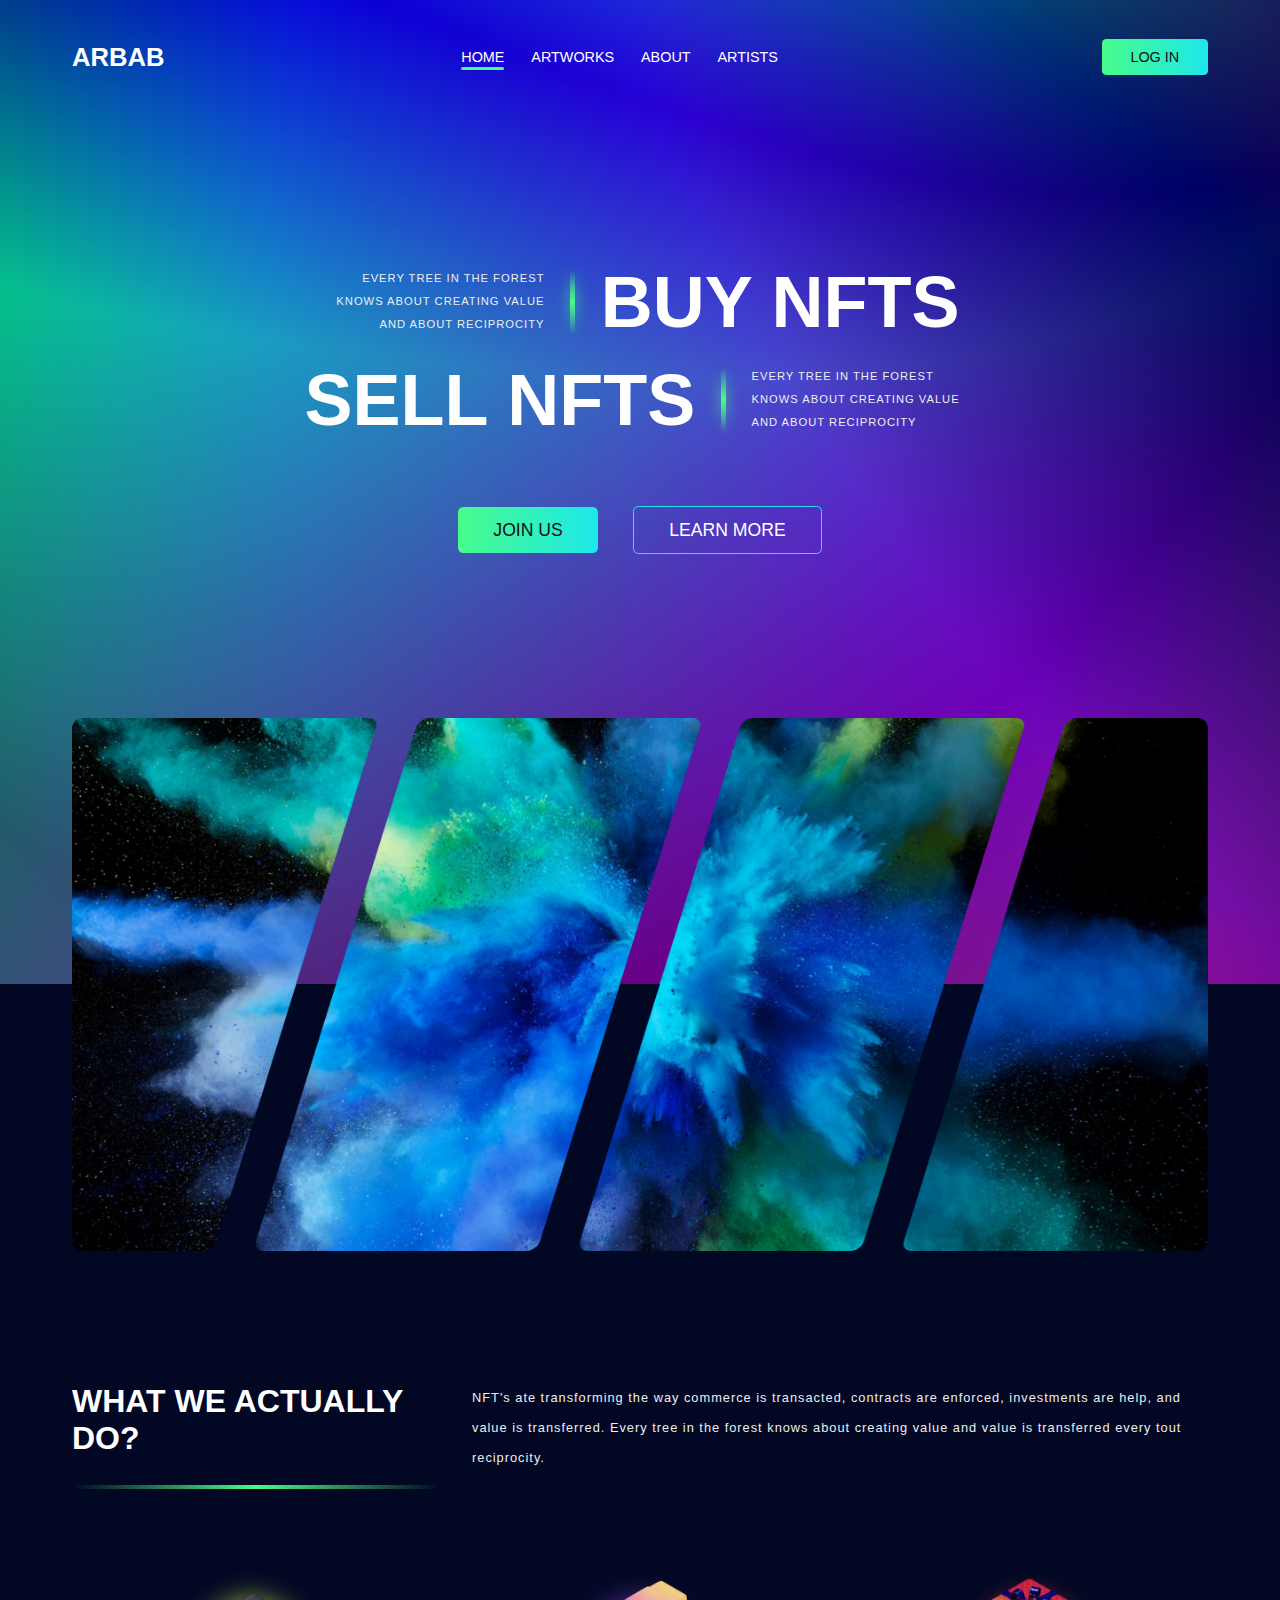
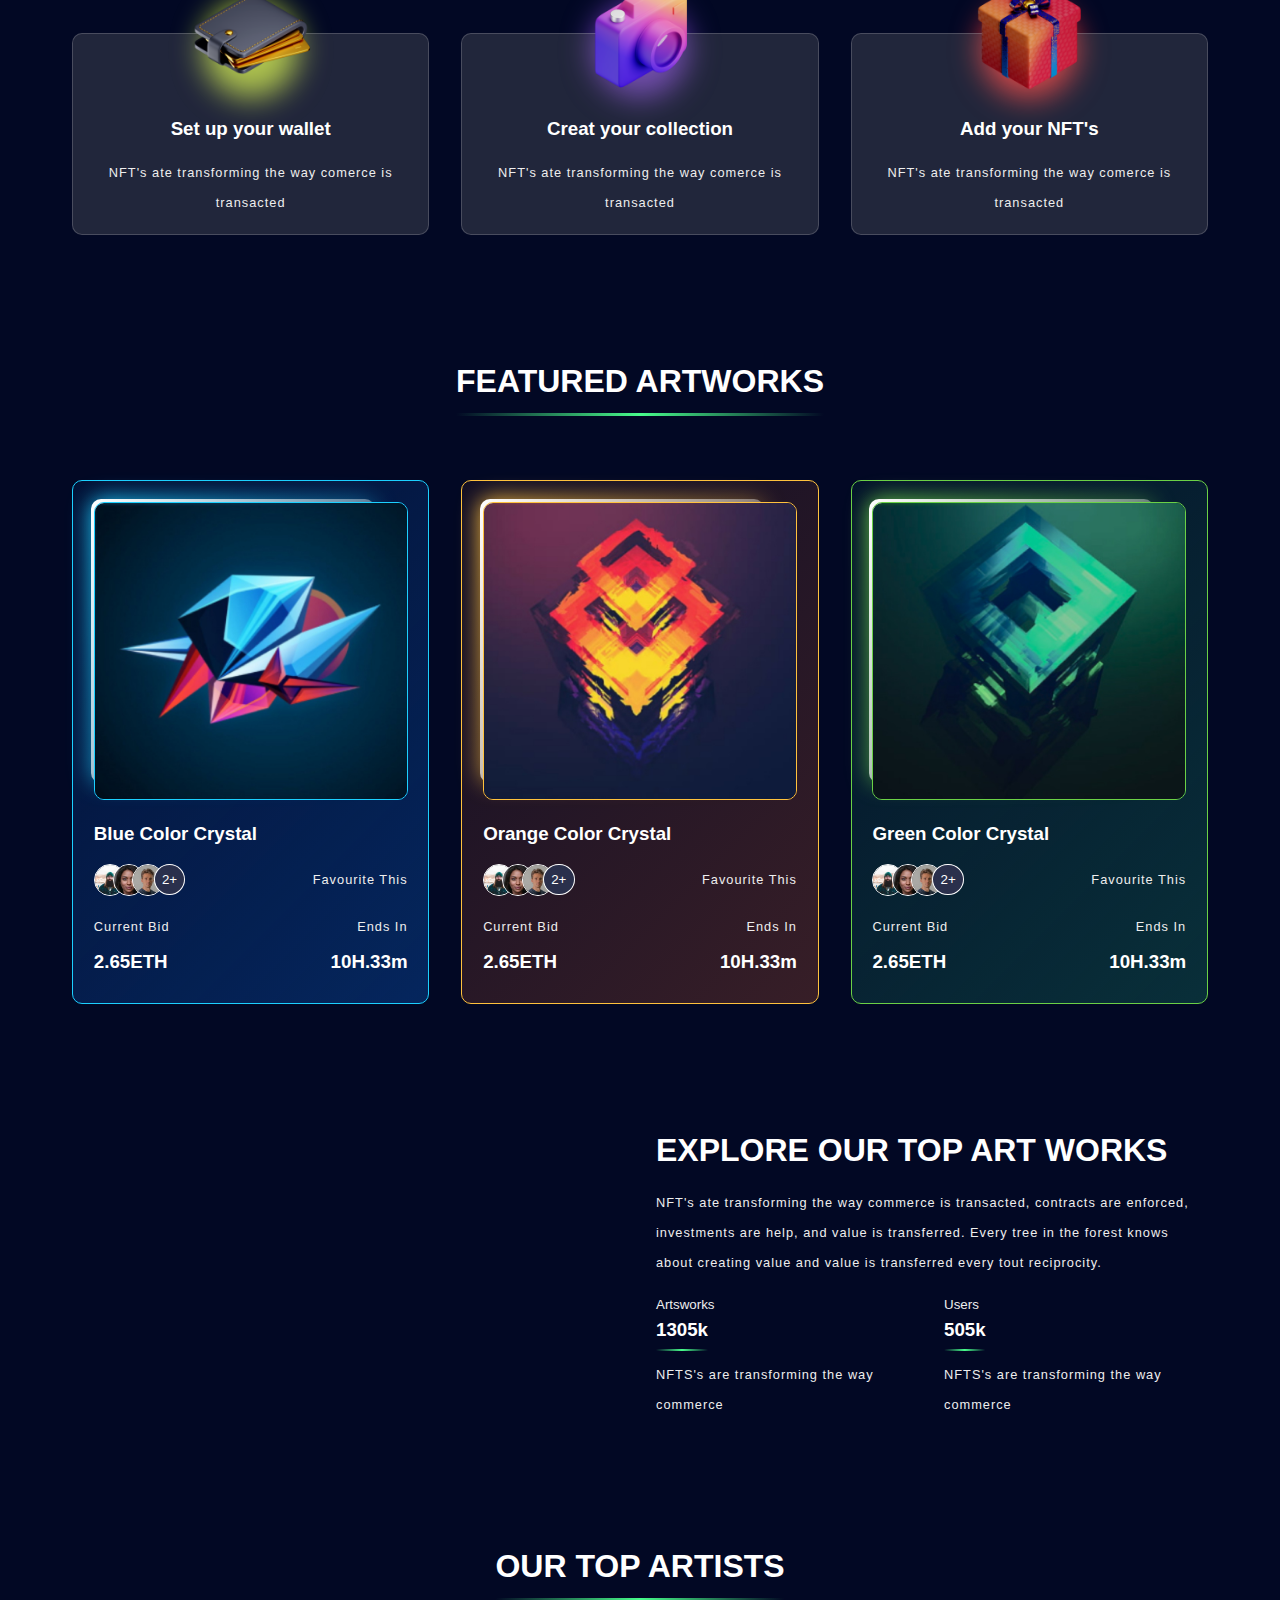
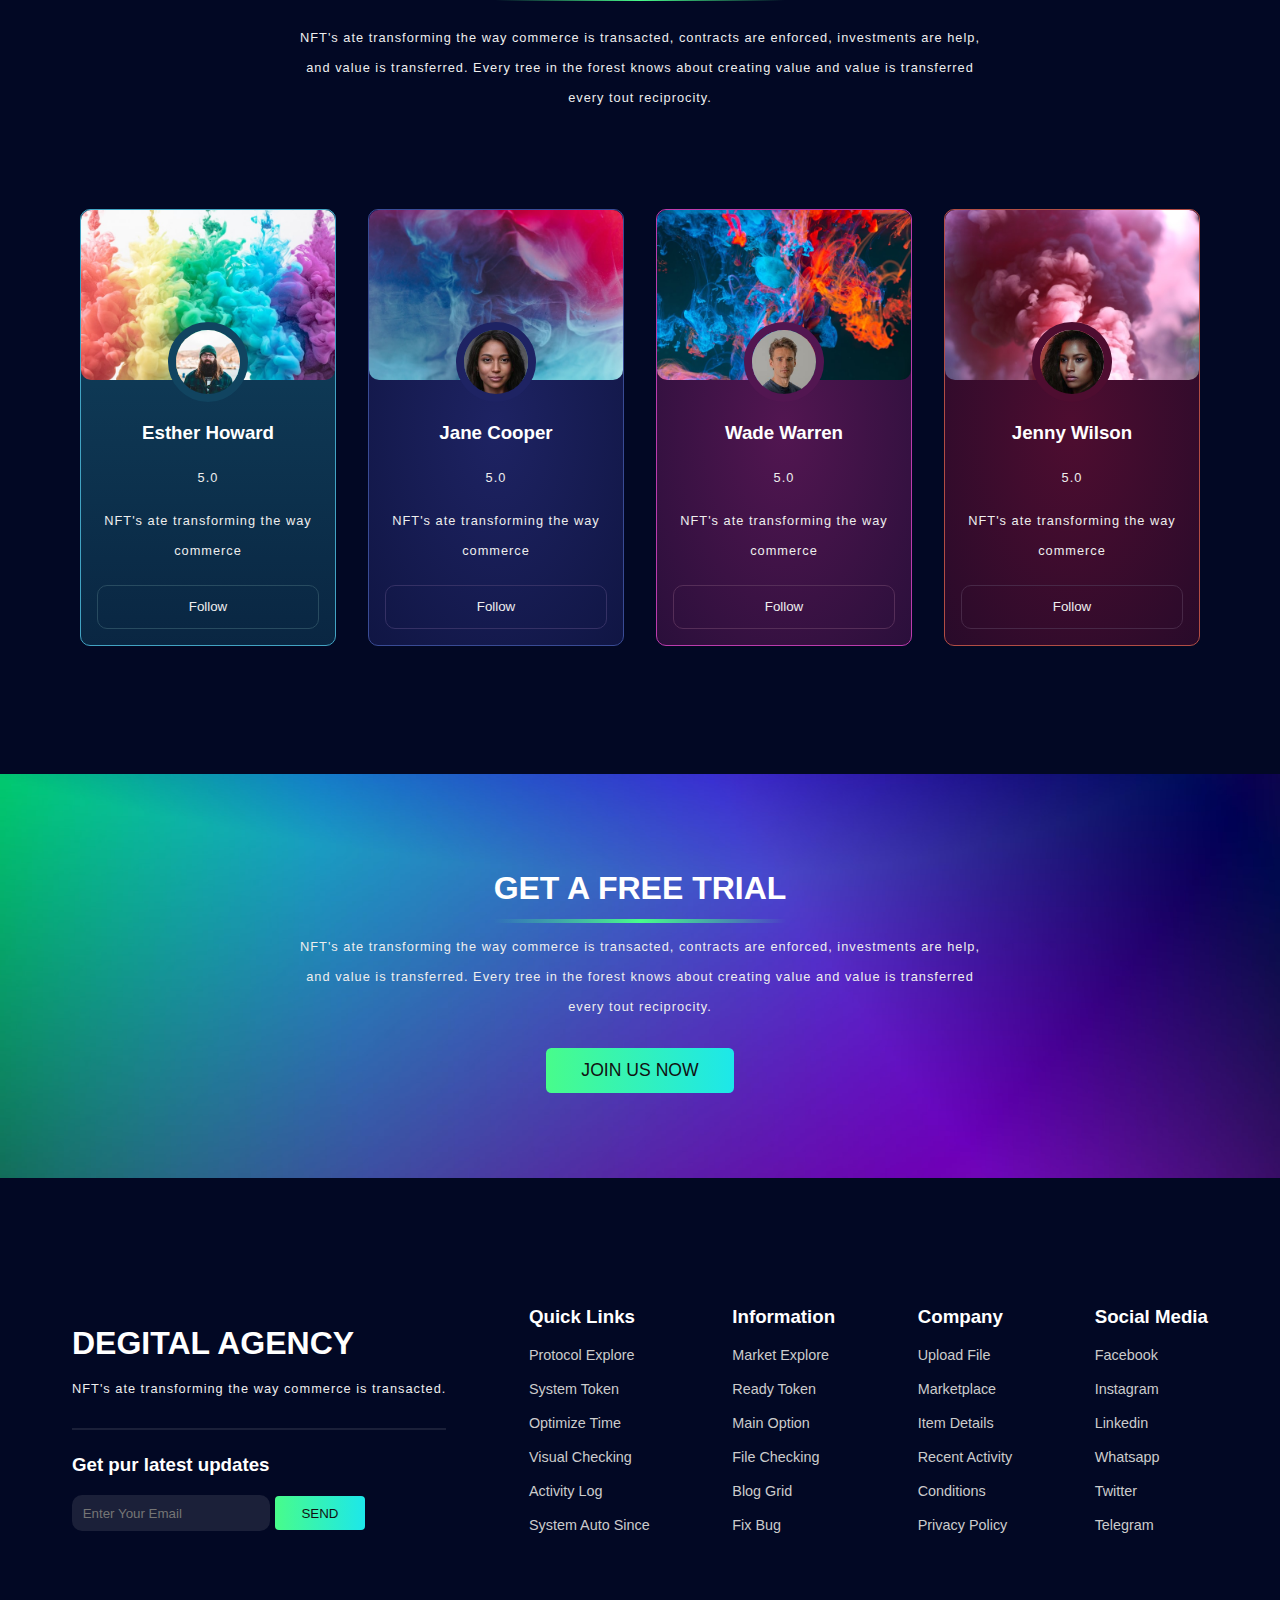
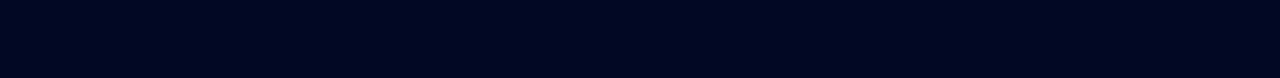
==== index.html @ cf0f03ef "first commit" ====
<!DOCTYPE html>
<html lang="en">

<head>
    <meta charset="UTF-8">
    <meta http-equiv="X-UA-Compatible" content="IE=edge">
    <meta name="viewport" content="width=device-width, initial-scale=1.0">
    <link rel="stylesheet" href="https://cdnjs.cloudflare.com/ajax/libs/font-awesome/6.4.0/css/all.min.css"
        integrity="sha512-iecdLmaskl7CVkqkXNQ/ZH/XLlvWZOJyj7Yy7tcenmpD1ypASozpmT/E0iPtmFIB46ZmdtAc9eNBvH0H/ZpiBw=="
        crossorigin="anonymous" referrerpolicy="no-referrer" />
    <link rel="stylesheet" href="./assets/css/style.css">
    <link rel="shortcut icon" href="./assets/imgs/favicon.ico" type="image/x-icon">
    <title>NFT's</title>
</head>

<body>



    <header>

        

        <!-- <div class="lds-dual-ring" id="preloader"></div>
        <div id="preloader"></div> -->


        <div class="container">

            <nav>
                <a href="./index.html " class="brand"> Arbab</a>
                <ul class="menu">
                    <li class="nav-active"><a href="">Home</a></li>
                    <li><a href="">Artworks</a></li>
                    <li><a href="">About</a></li>
                    <li><a href="">Artists</a></li>
                    <li><a href="" class="btn btn-primary">Log in</a></li>
                </ul><!--menu-->
                <a href="" class="btn btn-primary">Log in</a>


                <button class="menu-btn"> 
                    <div class="menu-container">
                        <div class="menu-icon">
                          <div class="line line-1"></div>
                          <div class="line line-2"></div>
                          <div class="line line-3"></div>
                        </div>
                      </div><!--menu-container--></button>
            </nav>

            <div class="header-body">
                <div class="">
                    <div class="">
                        <p>Every tree in the forest knows about
                            creating value and about reciprocity
                        </p>
                        <span class="bar"></span>
                        <h1>Buy NFTS</h1>
                    </div>
                    <div class="">
                        <h1>Sell NFTS</h1>
                        <span class="bar"></span>
                        <p>Every tree in the forest knows about
                            creating value and about reciprocity
                        </p>
                    </div>
                    <div class="btn-group">
                        <a href="" class="btn btn-primary">Join us</a>
                        <a href="" class="btn btn-secondary">Learn More</a>
                    </div><!--btn-group-->
                </div>
            </div><!--header-body-->
            <img src="./assets/imgs/grid1-top.png" class="grid-img" alt="">
        </div><!--container-->
    </header>

    <div class="container">
        <img src="./assets/imgs/grid1-bottom.png" class="grid-img" alt="">
        <section class="services">
            <div class="heading">
                <h2>What we actually do?</h2>
                <p>NFT's ate transforming the way commerce is transacted, contracts are enforced, investments are help,
                    and value
                    is transferred. Every tree in the forest knows about creating value and value is transferred every
                    tout reciprocity.
                </p>
            </div><!--heading-->
            <div class="cards">
                <div class="card">
                    <div class="light">

                    </div><!--light-->
                    <img src="./assets/imgs/wallet.png" alt="">
                    <h3>Set up your wallet</h3>
                    <p>NFT's ate transforming the way comerce is transacted</p>
                </div><!--card-->
                <div class="card">
                    <div class="light">

                    </div><!--light-->
                    <img src="./assets/imgs/camera.png" alt="">
                    <h3>Creat your collection</h3>
                    <p>NFT's ate transforming the way comerce is transacted</p>
                </div><!--card-->
                <div class="card">
                    <div class="light">

                    </div><!--light-->
                    <img src="./assets/imgs/gift.png" alt="">
                    <h3>Add your NFT's</h3>
                    <p>NFT's ate transforming the way comerce is transacted</p>
                </div><!--card-->
            </div><!--cards-->
        </section><!--services-->

        <section class="featured">

            <div class="heading">
                <h2>Featured Artworks</h2>
            </div><!--heading-->
            <div class="cards">
                <div class="card">
                    <img src="./assets/imgs/crystal1.jpg" alt="" class="art-img">
                    <div class="light">

                    </div><!--light-->
                    <h3 class="art-title">
                        Blue Color Crystal
                    </h3><!--art-title-->

                    <div class="favourites">
                        <div class="">

                            <img src="./assets/imgs/user1.jpg" alt="artwork">
                            <img src="./assets/imgs/user2.jpg" alt="artwork">
                            <img src="./assets/imgs/user3.jpg" alt="artwork">
                            <small>2+</small>
                        </div>

                        <div>
                            <span>
                                Favourite This
                            </span>
                        </div>


                    </div><!--favourites-->

                    <div class="bid">
                        <div>
                            <p>Current Bid</p>
                            <h3><i class="fab fa-ethereum"></i>
                                2.65ETH
                            </h3>
                        </div>
                        <div>
                            <p>Ends In</p>
                            <h3>10H.33m</h3>
                        </div>
                    </div><!--bid-->

                </div><!--card-->
                <div class="card">
                    <img src="./assets/imgs/crystal2.jpg" alt="" class="art-img">
                    <div class="light">

                    </div><!--light-->
                    <h3 class="art-title">
                        Orange Color Crystal
                    </h3><!--art-title-->

                    <div class="favourites">
                        <div class="">

                            <img src="./assets/imgs/user1.jpg" alt="artwork">
                            <img src="./assets/imgs/user2.jpg" alt="artwork">
                            <img src="./assets/imgs/user3.jpg" alt="artwork">
                            <small>2+</small>
                        </div>

                        <div>
                            <span>
                                Favourite This
                            </span>
                        </div>


                    </div><!--favourites-->

                    <div class="bid">
                        <div>
                            <p>Current Bid</p>
                            <h3><i class="fab fa-ethereum"></i>
                                2.65ETH
                            </h3>
                        </div>
                        <div>
                            <p>Ends In</p>
                            <h3>10H.33m</h3>
                        </div>
                    </div><!--bid-->

                </div><!--card-->
                <div class="card">
                    <img src="./assets/imgs/crystal3.jpg" alt="" class="art-img">
                    <div class="light">

                    </div><!--light-->
                    <h3 class="art-title">
                        Green Color Crystal
                    </h3><!--art-title-->

                    <div class="favourites">
                        <div class="">

                            <img src="./assets/imgs/user1.jpg" alt="artwork">
                            <img src="./assets/imgs/user2.jpg" alt="artwork">
                            <img src="./assets/imgs/user3.jpg" alt="artwork">
                            <small>2+</small>
                        </div>

                        <div>
                            <span>
                                Favourite This
                            </span>
                        </div>


                    </div><!--favourites-->

                    <div class="bid">
                        <div>
                            <p>Current Bid</p>
                            <h3><i class="fab fa-ethereum"></i>
                                2.65ETH
                            </h3>
                        </div>
                        <div>
                            <p>Ends In</p>
                            <h3>10H.33m</h3>
                        </div>
                    </div><!--bid-->

                </div><!--card-->
            </div><!--cards-->


        </section><!--featured-->


        <section class="explore">

            <div class="grid">
                <div></div>
                <div></div>
                <div></div>
                <div></div>
                <div></div>
                <div></div>
                <div></div>
            </div><!--grid-->

            <div>
                <h2>Explore our top art works</h2>

                <p>NFT's ate transforming the way commerce is transacted, contracts are enforced, investments are help,
                    and value
                    is transferred. Every tree in the forest knows about creating value and value is transferred every
                    tout reciprocity.
                </p>
                <div class="stats">
                    <div>
                        <small>Artsworks</small>
                        <h3>1305k</h3>
                        <p>NFTS's are transforming the way commerce</p>
                    </div>
                    <div>
                        <small>Users</small>
                        <h3>505k</h3>
                        <p>NFTS's are transforming the way commerce</p>
                    </div>
                </div><!--stats-->
            </div>
        </section><!--explore-->


        <section class="artists">
            <div class="heading">
                <h2>Our top artists</h2>
                <p>NFT's ate transforming the way commerce is transacted, contracts are enforced, investments are help,
                    and value
                    is transferred. Every tree in the forest knows about creating value and value is transferred every
                    tout reciprocity.</p>
            </div><!--heading-->

            <div class="cards">
                <div class="card">
                    <img src="./assets/imgs/smoke1.jpg" alt="" class="bg-img">
                    <img src="./assets/imgs/user1.jpg" alt="" class="profile-img">
                    <h3>Esther Howard</h3>
                    <div class="stars">
                        <i class="fas fa-star"></i>
                        <i class="fas fa-star"></i>
                        <i class="fas fa-star"></i>
                        <i class="fas fa-star"></i>
                        <i class="fas fa-star"></i>
                        <span>5.0</span>
                    </div><!--stars-->
                    <p>NFT's ate transforming the way commerce</p>
                    <button class="card-btn">
                        Follow
                    </button><!--card-btn-->
                </div><!--card-->
                <div class="card">
                    <img src="./assets/imgs/smoke2.jpg" alt="" class="bg-img">
                    <img src="./assets/imgs/user2.jpg" alt="" class="profile-img">
                    <h3>Jane Cooper</h3>
                    <div class="stars">
                        <i class="fas fa-star"></i>
                        <i class="fas fa-star"></i>
                        <i class="fas fa-star"></i>
                        <i class="fas fa-star"></i>
                        <i class="fas fa-star"></i>
                        <span>5.0</span>
                    </div><!--stars-->
                    <p>NFT's ate transforming the way commerce</p>
                    <button class="card-btn">
                        Follow
                    </button><!--card-btn-->
                </div><!--card-->
                <div class="card">
                    <img src="./assets/imgs/smoke3.jpg" alt="" class="bg-img">
                    <img src="./assets/imgs/user3.jpg" alt="" class="profile-img">
                    <h3>Wade Warren</h3>
                    <div class="stars">
                        <i class="fas fa-star"></i>
                        <i class="fas fa-star"></i>
                        <i class="fas fa-star"></i>
                        <i class="fas fa-star"></i>
                        <i class="fas fa-star"></i>
                        <span>5.0</span>
                    </div><!--stars-->
                    <p>NFT's ate transforming the way commerce</p>
                    <button class="card-btn">
                        Follow
                    </button><!--card-btn-->
                </div><!--card-->
                <div class="card">
                    <img src="./assets/imgs/smoke4.jpg" alt="" class="bg-img">
                    <img src="./assets/imgs/user4.jpg" alt="" class="profile-img">
                    <h3>Jenny Wilson</h3>
                    <div class="stars">
                        <i class="fas fa-star"></i>
                        <i class="fas fa-star"></i>
                        <i class="fas fa-star"></i>
                        <i class="fas fa-star"></i>
                        <i class="fas fa-star"></i>
                        <span>5.0</span>
                    </div><!--stars-->
                    <p>NFT's ate transforming the way commerce</p>
                    <button class="card-btn">
                        Follow
                    </button><!--card-btn-->
                </div><!--card-->
            </div><!--cards-->


        </section><!--artists-->

    </div><!--container-->
        <section class="trial">

            <h2>Get a free trial</h2>
            <p>NFT's ate transforming the way commerce is transacted, contracts are enforced, investments are help,
                and value
                is transferred. Every tree in the forest knows about creating value and value is transferred every
                tout reciprocity.</p>
            <a href="" class="btn btn-primary">Join us now</a>

        </section><!--trial-->

        <div class="container">
            <footer>
                <div>
                    <h2>
                        Degital Agency
                    </h2>
                    <p>NFT's ate transforming the way commerce is transacted.</p>
                    <hr />
                    <h3>Get pur latest updates</h3>
                    <form>
                        <div class="input-wrap">
                            <input type="email" placeholder="Enter Your Email">
                            <button type="submit" class="btn btn-primary">Send</button>
                        </div><!--input-wrap-->
                    </form>
                </div>
                <div>
                    <h3>Quick Links</h3>
                    <ul>
                        <li><a href="">Protocol Explore</a></li>
                        <li><a href="">System Token</a></li>
                        <li><a href="">Optimize Time</a></li>
                        <li><a href="">Visual Checking</a></li>
                        <li><a href="">Activity Log</a></li>
                        <li><a href="">System Auto Since</a></li>
                    </ul>
                </div>
                <div>
                    <h3>Information</h3>
                    <ul>
                        <li><a href="">Market Explore</a></li>
                        <li><a href="">Ready Token</a></li>
                        <li><a href="">Main Option</a></li>
                        <li><a href="">File Checking</a></li>
                        <li><a href="">Blog Grid</a></li>
                        <li><a href="">Fix Bug</a></li>
                    </ul>
                </div>
                <div>
                    <h3>Company</h3>
                    <ul>
                        <li><a href="">Upload File</a></li>
                        <li><a href="">Marketplace</a></li>
                        <li><a href="">Item Details</a></li>
                        <li><a href="">Recent Activity</a></li>
                        <li><a href="">Conditions</a></li>
                        <li><a href="">Privacy Policy</a></li>
                    </ul>
                </div>
                <div>
                    <h3>Social Media</h3>
                    <ul>
                        <li><a href="">Facebook</a></li>
                        <li><a href="">Instagram</a></li>
                        <li><a href="">Linkedin</a></li>
                        <li><a href="">Whatsapp</a></li>
                        <li><a href="">Twitter</a></li>
                        <li><a href="">Telegram</a></li>
                    </ul>
                </div>
            </footer>
        </div><!--container-->











    <script src="./assets/js/index.js"></script>
</body>

</html>
---- assets/css/style.css ----
*{
    box-sizing: border-box;
}
body{
    margin: 0;
    font-family:Helvetica, sans-serif;
    background-color: #020824;
}


.lds-dual-ring {
    display: inline-block;
    width: 100vw;
    position: fixed;
    height: 100vh;
    background-color: #1de7ea;
    background-repeat: no-repeat;
    z-index: 111111;
    display: flex;
    align-items: center;
    justify-content: center;
  }
  .lds-dual-ring:after {
    content: " ";
    display: block;
    width: 64px;
    height: 64px;
    margin: 8px;
    border-radius: 50%;
    border: 6px solid #fff;
    border-color: #fff transparent #fff transparent;
    animation: lds-dual-ring 1.2s linear infinite;
  }
  @keyframes lds-dual-ring {
    0% {
      transform: rotate(0deg);
    }
    100% {
      transform: rotate(360deg);
    }
  }
  


h1, h2, h3{
    margin: 0;
    color: #fff;
}
h1, h2{
    text-transform: uppercase;
}
h2{
    font-size: 2em;
    position: relative;
    display: inline-block;
}
h2:not(
    .explore h2, .trail h2, footer h2
)::before,
.explore h3::before {
    content: '';
    background: linear-gradient(90deg, rgba(72, 252, 139, 0) 0%, #48fc8b 50%, rgba(72, 252, 139, 0) 100%);
    position: absolute;
    left: 50%;
    transform: translateX(-50%);
    bottom: -0.5em;
    width: 100%;
    height: 0.1em;
}
h3{
    margin-bottom: 1em;
}
a{
    text-decoration: none;
    color: #fff;
    font-size: 0.9em;
}
p, span{
    margin: 0;
    color: #eee;
    font-size: 0.8em;
    line-height: 30px;
    letter-spacing: 1px;
}
small{
    color: #eee;
}
ul{
    list-style-type: none;
    padding: 0;
}
section, footer{
    margin: 8em 0;
}
header{
    background: url(../imgs/background.jpg) no-repeat center;
    background-size: cover;
    position: relative;
}

.container{
    max-width: 1200px;
    margin: 0 auto;
    padding: 0 2em;
}
header .container{
    display: flex;
    align-items: center;
    justify-content: space-between;
    flex-direction: column;
    min-height: 100vh;
}
.btn{
    padding: 0.7em 2em;
    border-radius: 0.3em;
    text-transform: uppercase;
    transition:0.3s;
}
.btn-primary{
    background: linear-gradient(90deg, #48fc8b, #1de7ea);
    border: none;
    color: #111;
}
.btn-primary:hover{
    background: #1de7ea;
}
.btn-secondary{
    border: 1px #1de7ea solid;
    color: #fff;
}
.btn-secondary:hover{
   background: #fff;
    color: #000;
}
.btn-group .btn{
    margin: 1em
}
nav{
    display: flex;
    justify-content: space-between;
    align-items: center;
    width: 100%;
    padding: 2em 0;
}
nav a {
    text-transform: uppercase;
}
.brand{
    font-size: 1.6em;
    font-weight: 700;
}
nav li{
    display: inline-block;
    margin: 0 0.7em;
    position: relative;
}
nav li::before{
   position: absolute;
   display: block;
   content: '';
   width: 0%;
   height: 3px;
   background-color: #48fc8b;
   bottom: -4px;
   left: 0;
   border-radius: 10px;
   transition: .6s;
}
nav .nav-active{
    position: relative;
}
nav .nav-active::before{
   position: absolute;
   display: block;
   content: '';
   width: 100%;
   height: 3px;
   background-color: #48fc8b;
   bottom: -4px;
   left: 0;
   border-radius: 10px;
}
nav li:hover:before{
width: 100%;
}
.search{
    text-align: center;
    border: none;
    outline: none;
    width: 8em;
    transition: 0.3s;
}
.menu-btn{
    background: none;
    padding: 0;
    border: none;
    cursor: pointer;
    font-size: 1.5em;
    display: none;
}
.menu .btn-primary{
    display: none;
}
.header-body{
    min-height: 60vh;
    display: flex;
    justify-content: center;
    align-items: center;
    margin: 3em 0 1em 0
}
.header-body div div{
    display: flex;
    align-items: center;
    justify-content: center;
    margin: 1em 0;
}
h1{
    font-size: 4.5em;
}
.header-body p{
    max-width: 20em;
    text-transform: uppercase;
    line-height: 23px;
    font-size: 0.7em;
}
.header-body p:nth-child(1){
    text-align: right;
}
.bar{
    width: 0.4em;
    height: 4rem;
    background: linear-gradient(
        0deg,
        rgba(72,252,139,0) 0%,
        #48fc8b 50%,
        rgba(72,252,139,0) 100%
    );
    filter: drop-shadow(0 0 0.5em #48fc8b);
    margin: 0 2em;
}
.grid-img{
    width: 100%;
    margin: 0 auto; 
}
.header-body .btn,
.trial .btn{
    font-size: 1.1em;
}
.header-body .btn-group{
    margin: 3em 0;
}


.services .heading{
    display: grid;
    grid-template-columns: 1fr 2fr;
    grid-gap: 2em;
}

.cards{
    display: flex;
    justify-self: center;
    align-items: center;
    gap: 2em;
    margin: 10em 0 4em 0;
}
.services .card{
    padding: 1em;
    text-align: center;
    background: rgba(0, 0, 0, 0.5);
    background: rgba(127, 127, 127,.25);
    border-radius: 10px;
    border: 1px solid rgb(255, 255, 255, 0.18);
    position: relative;
}

.services .card img{
    width: 8em;
    margin: -5em 0 1em 0;
}
.services .card .light{
    background-color: #48fc8b;
    width: 6em;
    height: 6em;
    border-radius: 50%;
    position: absolute;
    top: -2em;
    left: 50%;
    transform: translate(-50%);
    filter: blur(15px);
    z-index: -1;
}

.services .card:nth-child(1) .light{
    background: #bcd83d;
}
.services .card:nth-child(2) .light{
    background: #6e3dbc;
}
.services .card:nth-child(3) .light{
    background: #ef3636;
}
.featured .heading{
    text-align: center;

}
.featured .cards{
    margin: 5em 0
}
.featured .card{
    padding: 1.3em;
    border: 1px solid #1cd0ff;
    border-radius: 10px;
    background: linear-gradient(
        -45deg,
        rgba(5, 38, 93),
        rgba(5, 38, 93, 0.3)
    );
    position: relative;
}
.featured .art-img{
    border: 1px solid #1cd0ff;
    border-radius: 10px;
    width: 100%;
    position: relative;
    z-index: 1;
}
.featured h3{
    margin: 0.5em 0;
}
.bid, .favourites, .favourites div{
    display: flex;
    justify-content: space-between;
    align-items: center;
}
.favourites{
    margin: 1em 0;
}
.favourites img{
    width: 2em;
    border-radius: 50%;
    border: 1px solid #fff;
}
.featured .card .art-title{
    margin: 1em 0;
}
.favourites small{
    color: #fff;
    padding: 0.55em;
    border-radius: 50%;
    border: 1px solid #fff;
    background: #2a304c;
}
.favourites img:not(:first-child), .favourites small{
    margin-left: -0.8em;
}
.bid div:nth-child(2){
    text-align: right;
}
.featured .light{
    background: linear-gradient(120deg, #fff, rgba(255,255,255,0));
    position: absolute;
    top: 1.1em;
    left: 1.1em;
    width: 80%;
    padding-top: 80%;
    z-index: 0;
    border-radius: 10px;
    filter: drop-shadow(0 0 0.7em #1cd0ff);
    transition: 0.4s;
}
.featured .card:hover .light{
 top: 0.4s; 
 left: 0.6em;
}
.featured .card:nth-child(2){
border-color: #ffc23d;
background: linear-gradient(-45deg, rgba(55,30,39), rgba(55,30,39,0.3));
}

.featured .card:nth-child(2) .art-img{
    border-color: #ffc23d;
}
.featured .card:nth-child(2) .light{
  filter: drop-shadow(0 0 0.7em #ffc23d);
}

.featured .card:nth-child(3){
    border-color: #6bd146 ;
    background: linear-gradient(-45deg, rgba(9,47,57), rgba(9,47,57,0.3));

}
.featured .card:nth-child(3) .art-img{
    border-color: #6bd146;
}
.featured .card:nth-child(3) .light{
    filter: drop-shadow(0 0 0.7em #6bd146);
  }
  .explore{
    display: grid;
    grid-template-columns: 1fr 1fr;
    grid-gap: 2em;
}
.grid{
    display: grid;
    grid-template-columns: repeat( 6, 1fr);
    grid-template-rows: repeat( 6, 1fr);
    grid-gap: 1em;
  }
  .grid div{
    background: url(../imgs/grid.gif) fixed;
    background-size: cover;
    background-position:  100%;
    border-radius: 10px;
    transition: 0.2s;
  }
  .grid div:nth-child(1){
    grid-column: 3 / 4;
    grid-row: 1 / 2;
  }
  
  .grid div:nth-child(2){
    grid-column: 1 / 4;
    grid-row: 2 / 5;
  }
  
  .grid div:nth-child(3){
    grid-column: 1 / 2;
    grid-row: 5 / 6;
  }
  
  .grid div:nth-child(4){
    grid-column: 2 / 4;
    grid-row: 5 / 7;
  }
  
  .grid div:nth-child(5){
    grid-column: 4 / 6;
    grid-row: 1 / 3;
  }
  
  .grid div:nth-child(6){
    grid-column: 6 / 7;
    grid-row: 2 / 3;
  }
  
  .grid div:nth-child(7){
    grid-column: 4 / 7;
    grid-row: 3 / 6;
  }
  .grid div:hover{
    transform: scale(1.05);
  }

  .stats{
    display: flex;
    justify-content: space-between;
    align-items: center;
    gap: 1.5em;
  }
  .explore small{
    display: block;
    margin-bottom: 0.5em;
  }
  .explore h3{
    position: relative;
    display: inline-block;
  }
  .explore p:not(.stats p){
    margin: 1.5em 0
  }

  .artists, .trial{
    text-align: center;

  }
  .artists .heading p {
    margin:  3em auto;
    max-width: 700px;
  }
  .artists .cards{
    margin: 6em 0 4em 0;
    flex-wrap: wrap;
    display: flex;
    align-items: center;
    justify-content: center;
  }

  .artists .card{
    border:  1px #42a3c3 solid;
    background: linear-gradient(rgba(17,68,96),rgb(17,68, 96,0.5));
    border-radius: 10px;
    position: relative;
    padding: 7em 1em 1em 1em;
    max-width: 16em;
  }
  .artists .bg-img{
    position: absolute;
    top: 0;
    left: 0;
    width: 100%;
    z-index: 0;
    border-radius: 10px;
  }
  .artists .profile-img{
    width: 5em;
    position: relative;
    border: 0.5em rgba(17, 68, 96) solid;
    border-radius: 50%;
    margin-bottom: 1em;
  }
  .artists .card p{
    margin: 1em 0 1.5em 0;
  }
  .stars{
    color: #ffb92d;
  }
  .card-btn{
    background: none;
    border: 1px #284b60 solid;
    width: 100%;
    padding: 1em 0;
    border-radius: 10px;
    color: #eee;
    cursor: pointer;
    transition: 0.3s;
  }
  .card-btn:hover{
    background: rgba(255, 255, 255, 0.1);
  }

  .artists .card:nth-child(2){
    background: radial-gradient(rgba(30,35,99),rgba(30,35,99,0.5));
    border-color: #394b95;
}
  .artists .card:nth-child(2) .profile-img{
    border-color:rgba(30,35,99) ;
}
  .artists .card:nth-child(2) .card-btn{
    border-color:#353165;
}
  .artists .card:nth-child(3){
    background: radial-gradient(rgba(82,22,81),rgba(82,22,81,0.5));
    border-color: #bb3bad;
}
  .artists .card:nth-child(3) .profile-img{
    border-color:rgba(82,22,81);
}
  .artists .card:nth-child(3) .card-btn{
    border-color:#552e58;
}
  .artists .card:nth-child(4){
    background: radial-gradient(rgba(78,13,48),rgba(78,13,48,0.5));
    border-color: #b14d44;
}
  .artists .card:nth-child(4) .profile-img{
    border-color:rgba(78,13,48);
}
  .artists .card:nth-child(4) .card-btn{
    border-color:#472847;
}
.trial{
    background: url(../imgs/background.jpg) center no-repeat;
    background-size: cover;
    padding: 6em 1em;
}
.trial p{
  margin:  2em auto 3em auto;
  max-width: 700px;
}

footer{
  display: flex;
  justify-content: space-between;
  align-items: center;
  flex-wrap: wrap;
  gap: 2em;
}

footer li{
  margin: 1em 0;
}
footer li a{
  color: #ccc;
}
footer li a:hover{
 text-decoration: underline;
}
footer input{
  background-color: #1b2039;
  border: none;
  padding: 0.8em;
  color: white;
  border-radius: 10px;
}

footer hr{
  border: 1px #1b2039 solid;
  margin: 1.5em 0;
}

footer p{
  margin: 1em 0;
}
    .menu-container {
        position: relative;
        width: 40px;
        height: 40px;
        cursor: pointer;
    }
    
    .menu-icon {
        margin: 0% !important;
        width: 30px;
          height: 24px;
          position: absolute;
          left: 52%;
          top: 55%;
          transform: translate(-50%, -50%);
        }
        
        .line {
            width: 100%;
            height: 3px;
            background: linear-gradient(90deg, #48fc8b, #1de7ea);
            
        transition: transform 0.3s ease;
        border-radius: 12px;
      }
      
      .menu-container.clicked .line-1 {
        transform: rotate(30deg) translate(2px, 8px);
    }
    
      .menu-container.clicked .line-2 {
          opacity: 0;
        }
      
      .menu-container.clicked .line-3 {
        transform: rotate(-30deg) translate(2px, -6px);
      }
      
      .line:not(:last-child) {
        margin-bottom: 4px;
      }
      










/* ----------------custom-scroll-bar------------------ */
::-webkit-scrollbar {
    width: 10px;
}

::-webkit-scrollbar-track {
    background-color: #020824;

}

::-webkit-scrollbar-thumb {
    background: linear-gradient(90deg, rgba(72, 252, 139, 0) 0%, #48fc8a8e 50%, rgba(72, 252, 139, 0) 100%);
    border-radius: 25px;
}

::-webkit-scrollbar-thumb:hover {
    background: linear-gradient(90deg, rgba(72, 252, 139, 0) 0%, #48fc8b 50%, rgba(72, 252, 139, 0) 100%);
    border-radius: 25px;
}

/* ----------------custom-scroll-bar------------------ */







@media screen and (max-width: 1000px) {
  .menu-btn{
    display: block;
  }
nav .menu{
  height: 0em;
  opacity: 0;
  background: #020824;
  position: absolute;
  left: 0;
  top: 5em;
  width: 100%;
  display: flex;
  justify-content: center;
  align-items: center;
  flex-direction: column;
  transition: .6s;
  overflow: hidden;
  z-index: 9;
}
nav .btn-primary{
  display: none;
}

.menu  .btn-primary{
  display: block;
}
nav .menu-open{
  opacity: 1;
  height: 20em;
  overflow: visible;
  
}
nav .menu li{
  margin: 1em 0;
}

}


@media screen and (max-width: 700px) {
  
html{
  font-size: 14px;
}
.header-body div div{
  flex-direction: column;
  text-align: center;
}

.header-body p{
  text-align: center !important;
}
.bar{
  margin: 2em 0;
}

.services .cards{
  flex-direction: column;
}
.services .card{
  margin: 4em 0 1em 0;
}

.services .heading, .explore{
  grid-template-columns: 1fr;
}
.grid{
  height: 20em;
}

}


@media screen and (max-width:950px) {
  .featured .cards{
    flex-direction: column;
  }
}
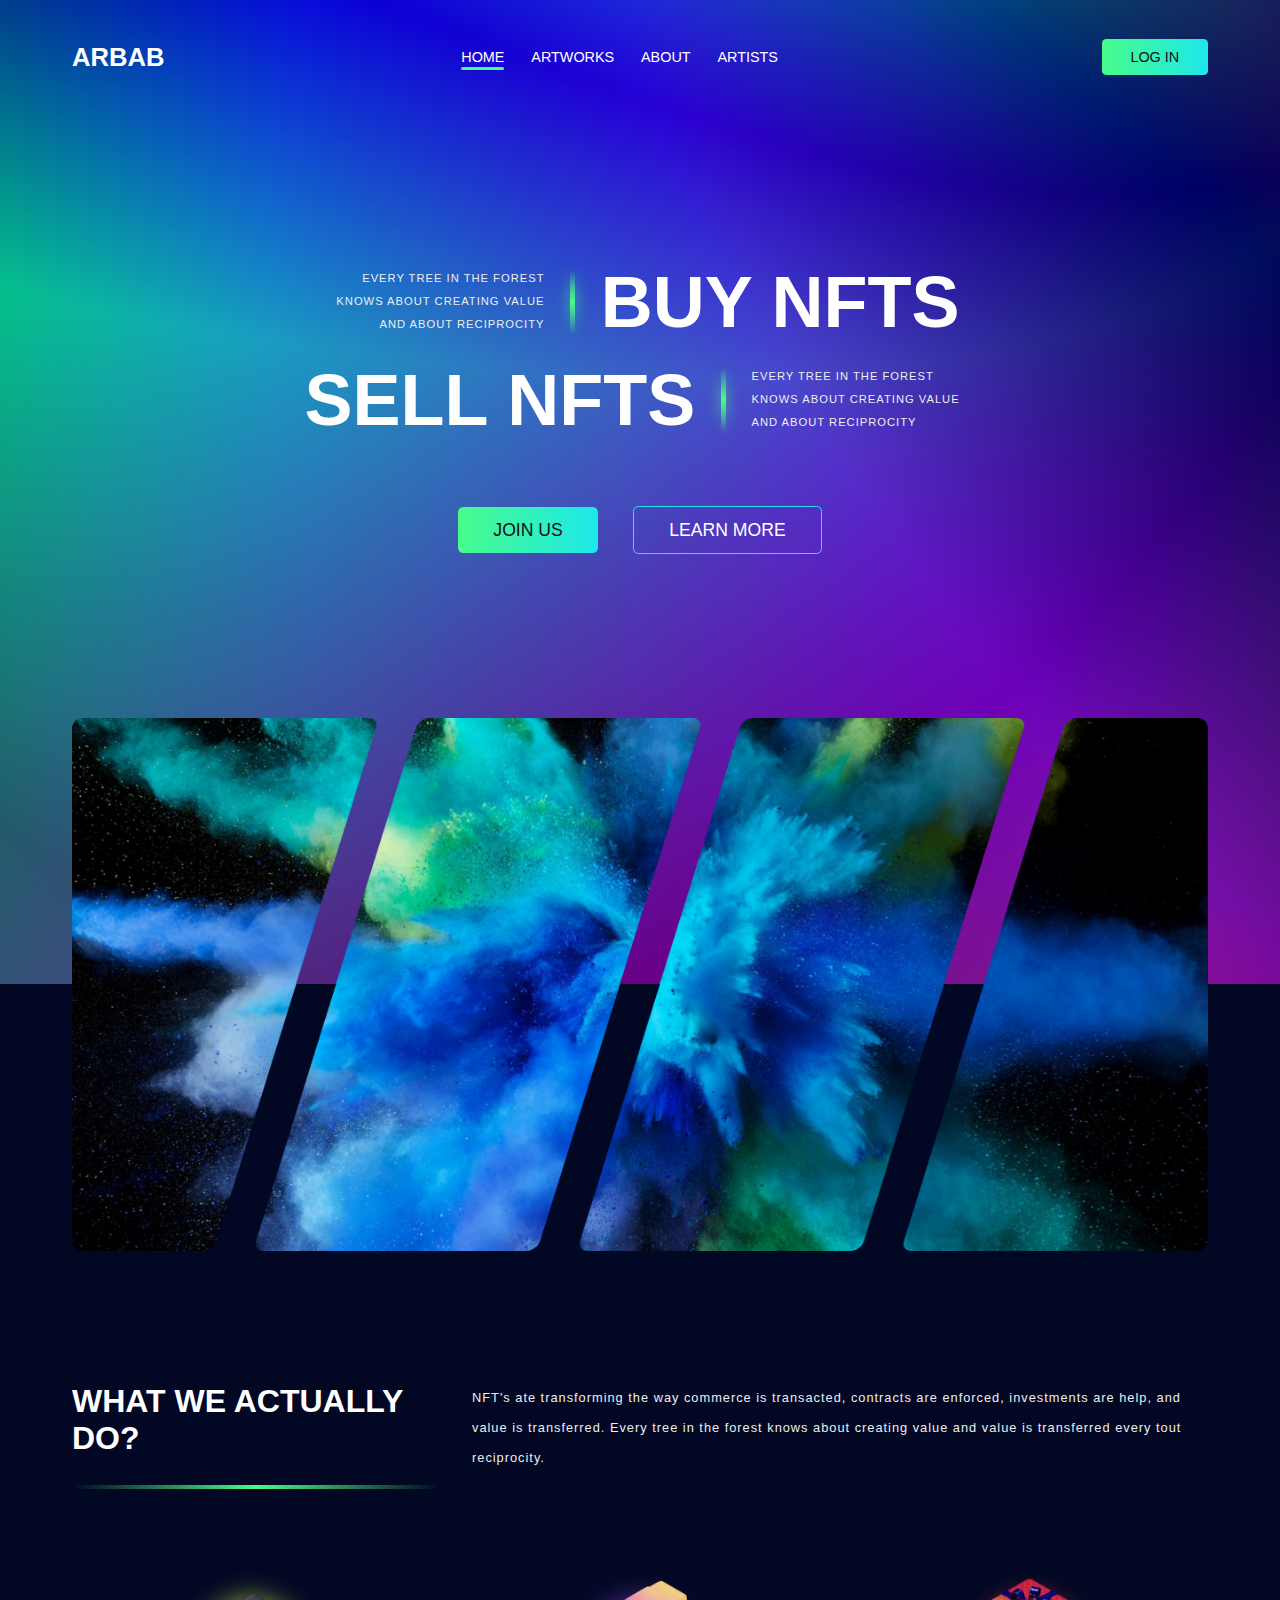
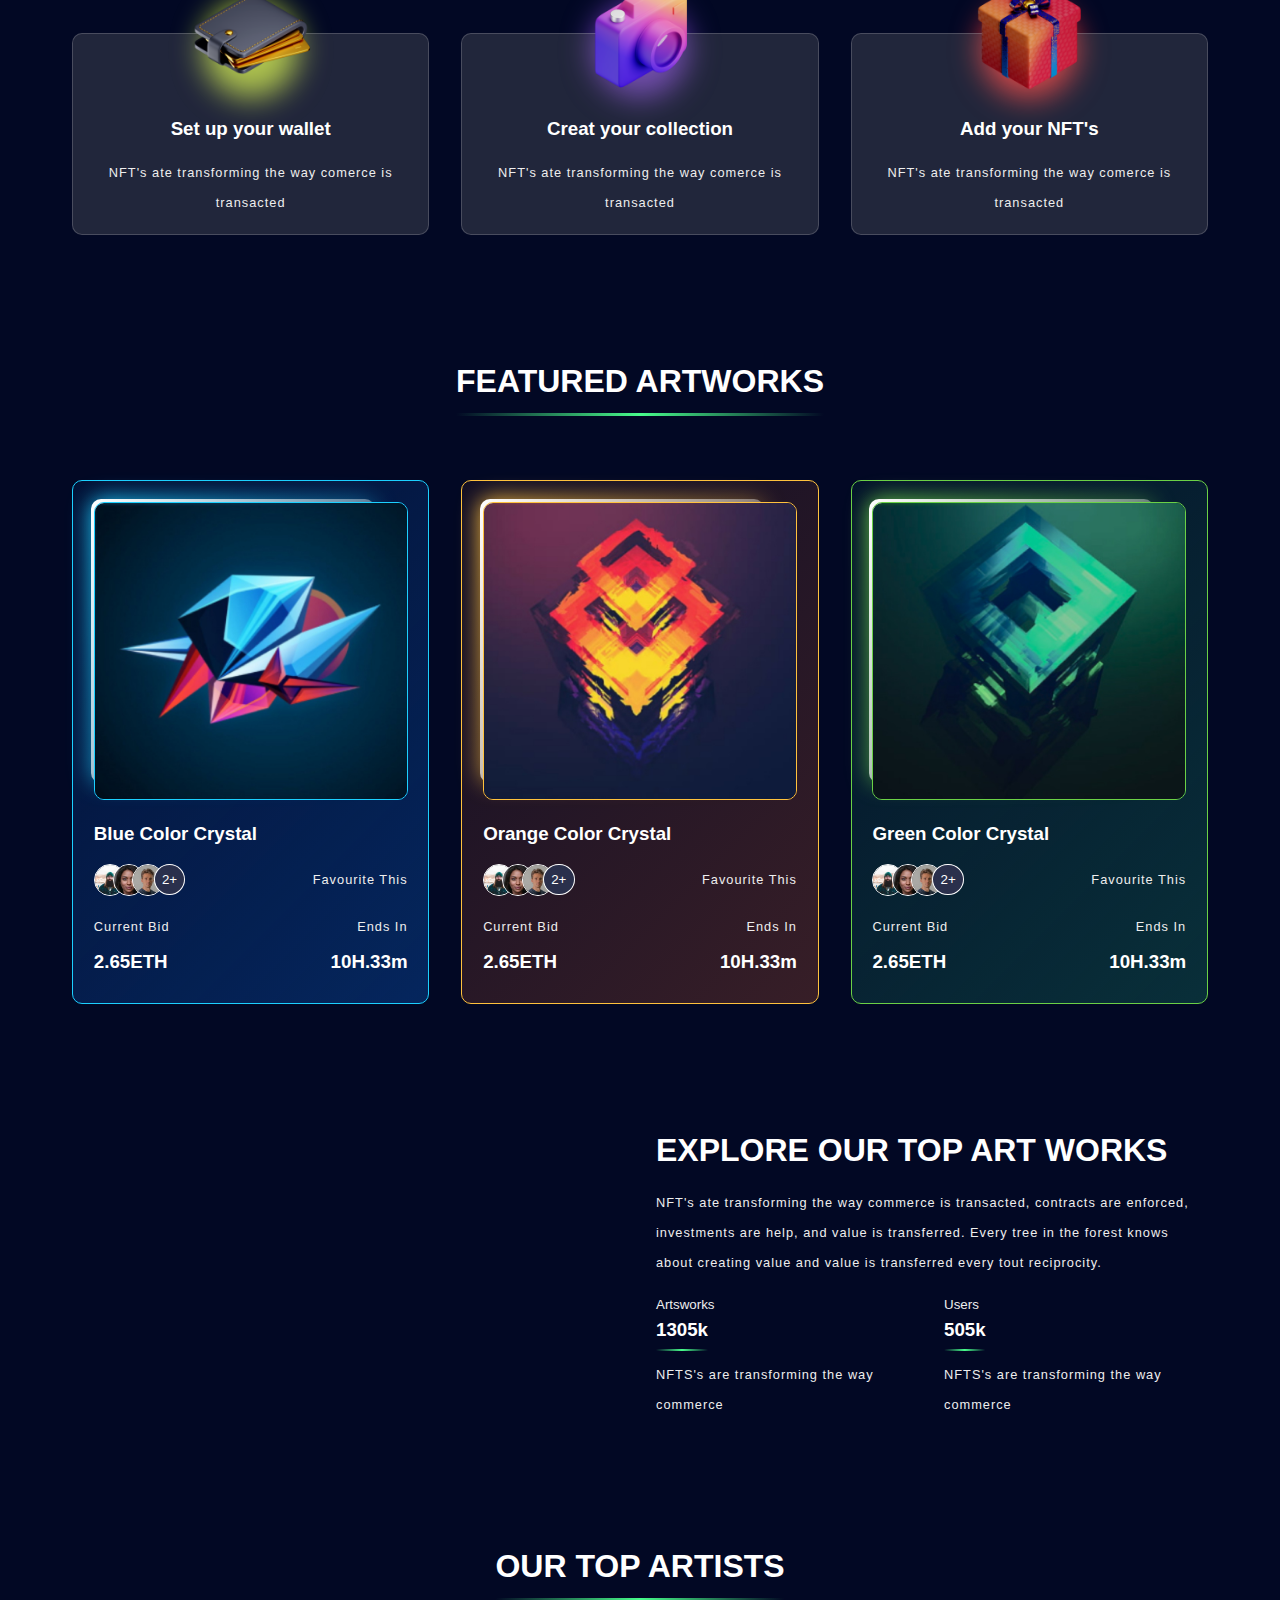
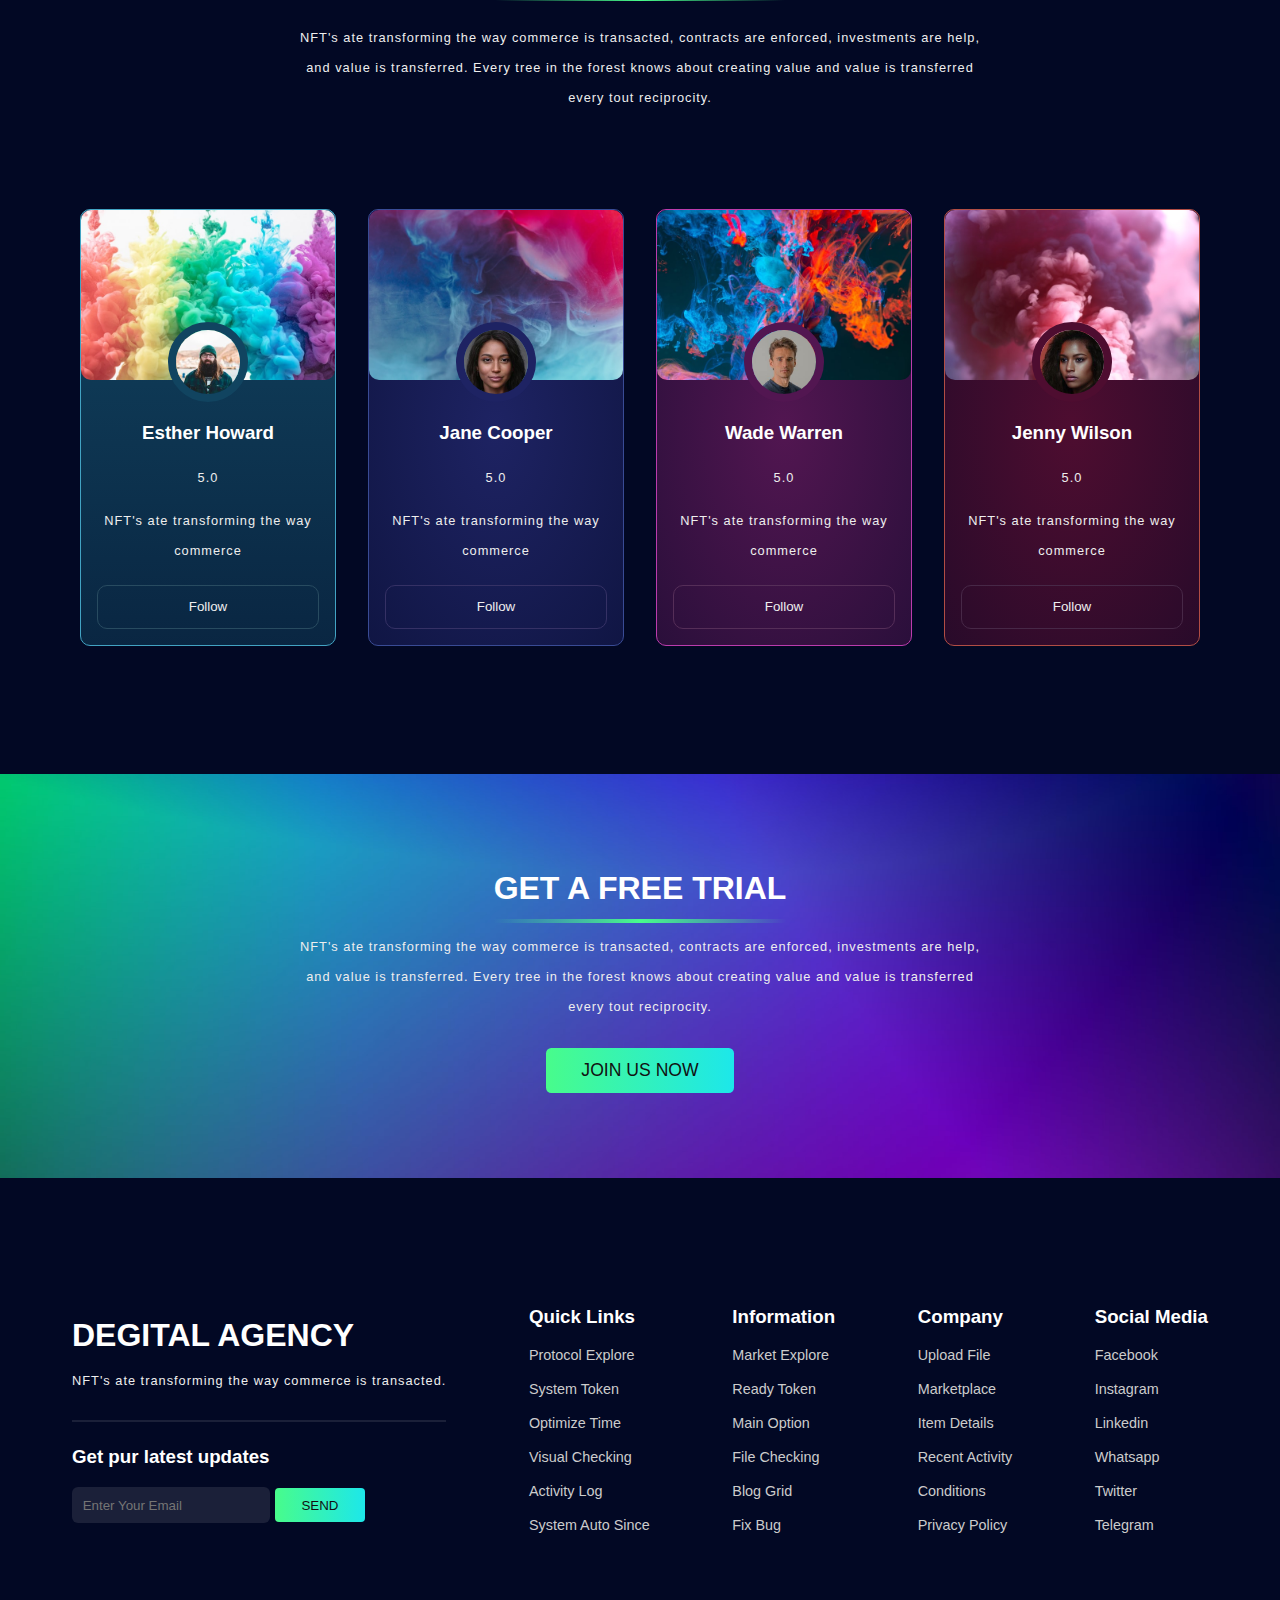
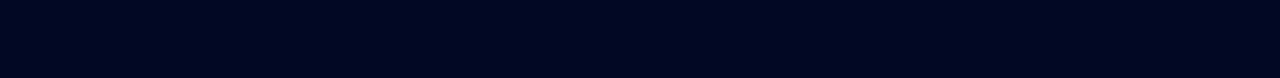
==== commit 3590a5d1: "404" ====
--- a/index.html
+++ b/index.html
@@ -30,13 +30,13 @@
             <nav>
                 <a href="./index.html " class="brand"> Arbab</a>
                 <ul class="menu">
-                    <li class="nav-active"><a href="">Home</a></li>
-                    <li><a href="">Artworks</a></li>
-                    <li><a href="">About</a></li>
-                    <li><a href="">Artists</a></li>
-                    <li><a href="" class="btn btn-primary">Log in</a></li>
+                    <li class="nav-active"><a href="./index.html">Home</a></li>
+                    <li><a href="./404.html">Artworks</a></li>
+                    <li><a href="./404.html">About</a></li>
+                    <li><a href="./404.html">Artists</a></li>
+                    <li><a href="./404.html" class="btn btn-primary">Log in</a></li>
                 </ul><!--menu-->
-                <a href="" class="btn btn-primary">Log in</a>
+                <a href="./404.html" class="btn btn-primary">Log in</a>
 
 
                 <button class="menu-btn"> 
@@ -66,8 +66,8 @@
                         </p>
                     </div>
                     <div class="btn-group">
-                        <a href="" class="btn btn-primary">Join us</a>
-                        <a href="" class="btn btn-secondary">Learn More</a>
+                        <a href="./404.html" class="btn btn-primary">Join us</a>
+                        <a href="./404.html" class="btn btn-secondary">Learn More</a>
                     </div><!--btn-group-->
                 </div>
             </div><!--header-body-->
@@ -376,7 +376,7 @@
                 and value
                 is transferred. Every tree in the forest knows about creating value and value is transferred every
                 tout reciprocity.</p>
-            <a href="" class="btn btn-primary">Join us now</a>
+            <a href="./404.html" class="btn btn-primary">Join us now</a>
 
         </section><!--trial-->
 
@@ -399,45 +399,45 @@
                 <div>
                     <h3>Quick Links</h3>
                     <ul>
-                        <li><a href="">Protocol Explore</a></li>
-                        <li><a href="">System Token</a></li>
-                        <li><a href="">Optimize Time</a></li>
-                        <li><a href="">Visual Checking</a></li>
-                        <li><a href="">Activity Log</a></li>
-                        <li><a href="">System Auto Since</a></li>
+                        <li><a href="./404.html">Protocol Explore</a></li>
+                        <li><a href="./404.html">System Token</a></li>
+                        <li><a href="./404.html">Optimize Time</a></li>
+                        <li><a href="./404.html">Visual Checking</a></li>
+                        <li><a href="./404.html">Activity Log</a></li>
+                        <li><a href="./404.html">System Auto Since</a></li>
                     </ul>
                 </div>
                 <div>
                     <h3>Information</h3>
                     <ul>
-                        <li><a href="">Market Explore</a></li>
-                        <li><a href="">Ready Token</a></li>
-                        <li><a href="">Main Option</a></li>
-                        <li><a href="">File Checking</a></li>
-                        <li><a href="">Blog Grid</a></li>
-                        <li><a href="">Fix Bug</a></li>
+                        <li><a href="./404.html">Market Explore</a></li>
+                        <li><a href="./404.html">Ready Token</a></li>
+                        <li><a href="./404.html">Main Option</a></li>
+                        <li><a href="./404.html">File Checking</a></li>
+                        <li><a href="./404.html">Blog Grid</a></li>
+                        <li><a href="./404.html">Fix Bug</a></li>
                     </ul>
                 </div>
                 <div>
                     <h3>Company</h3>
                     <ul>
-                        <li><a href="">Upload File</a></li>
-                        <li><a href="">Marketplace</a></li>
-                        <li><a href="">Item Details</a></li>
-                        <li><a href="">Recent Activity</a></li>
-                        <li><a href="">Conditions</a></li>
-                        <li><a href="">Privacy Policy</a></li>
+                        <li><a href="./404.html">Upload File</a></li>
+                        <li><a href="./404.html">Marketplace</a></li>
+                        <li><a href="./404.html">Item Details</a></li>
+                        <li><a href="./404.html">Recent Activity</a></li>
+                        <li><a href="./404.html">Conditions</a></li>
+                        <li><a href="./404.html">Privacy Policy</a></li>
                     </ul>
                 </div>
                 <div>
                     <h3>Social Media</h3>
                     <ul>
-                        <li><a href="">Facebook</a></li>
-                        <li><a href="">Instagram</a></li>
-                        <li><a href="">Linkedin</a></li>
-                        <li><a href="">Whatsapp</a></li>
-                        <li><a href="">Twitter</a></li>
-                        <li><a href="">Telegram</a></li>
+                        <li><a href="./404.html">Facebook</a></li>
+                        <li><a href="./404.html">Instagram</a></li>
+                        <li><a href="./404.html">Linkedin</a></li>
+                        <li><a href="./404.html">Whatsapp</a></li>
+                        <li><a href="./404.html">Twitter</a></li>
+                        <li><a href="./404.html">Telegram</a></li>
                     </ul>
                 </div>
             </footer>
--- a/assets/css/style.css
+++ b/assets/css/style.css
@@ -591,7 +591,8 @@
   border: none;
   padding: 0.8em;
   color: white;
-  border-radius: 10px;
+  border-radius: 6px;
+  margin-bottom: 16px;
 }
 
 footer hr{
@@ -645,7 +646,21 @@
       }
       
 
-
+.oops>h1,h6{
+text-transform: capitalize;
+text-align: center;
+color: white;
+margin-bottom: .2em ;
+}
+
+
+.oops>h1{
+font-size: 7em;
+}
+.oops>h6{
+font-size: 2em;
+margin: 0;
+}
 
 
 
@@ -760,4 +775,16 @@
   .featured .cards{
     flex-direction: column;
   }
+}
+
+@media screen and (max-width:315px) {
+  .oops>h1,h6{
+    margin-bottom: .1em ;
+    }
+    
+    
+    .oops>h1{
+    font-size: 5em;
+    }
+  
 }